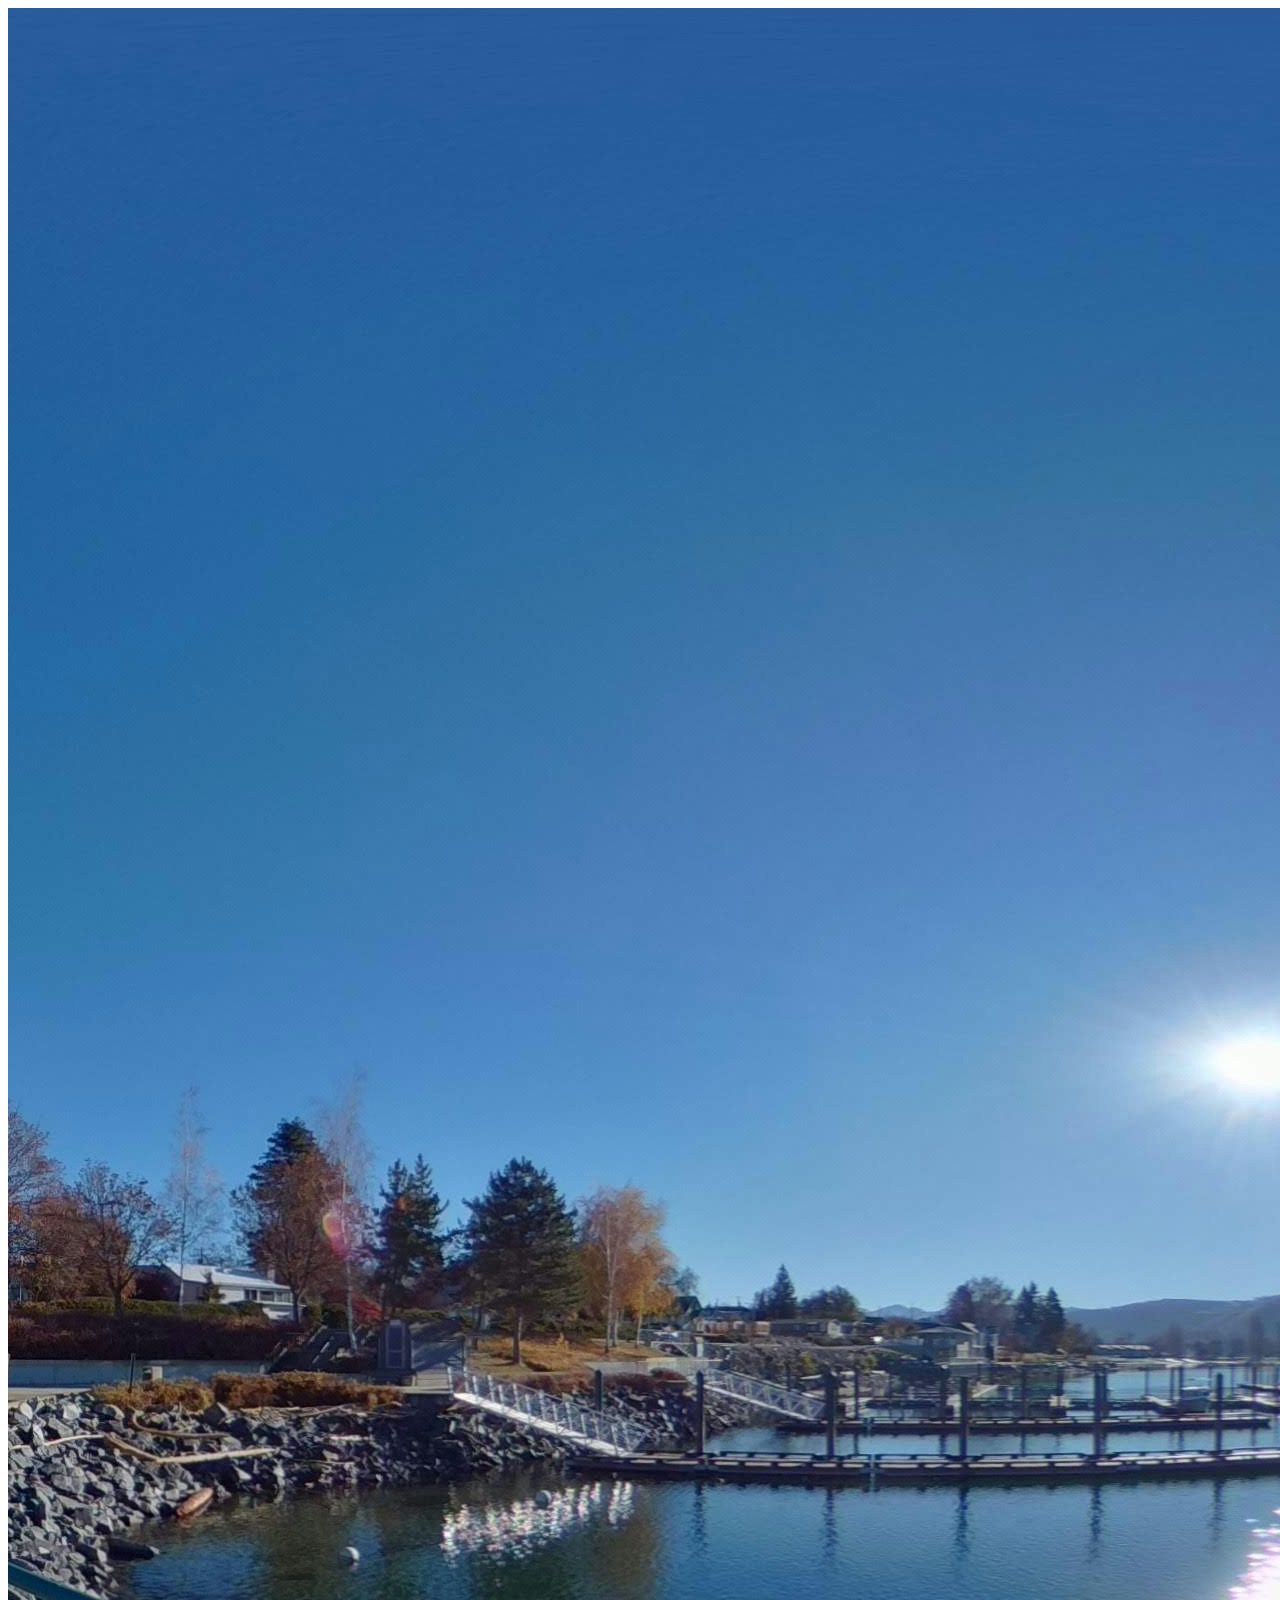
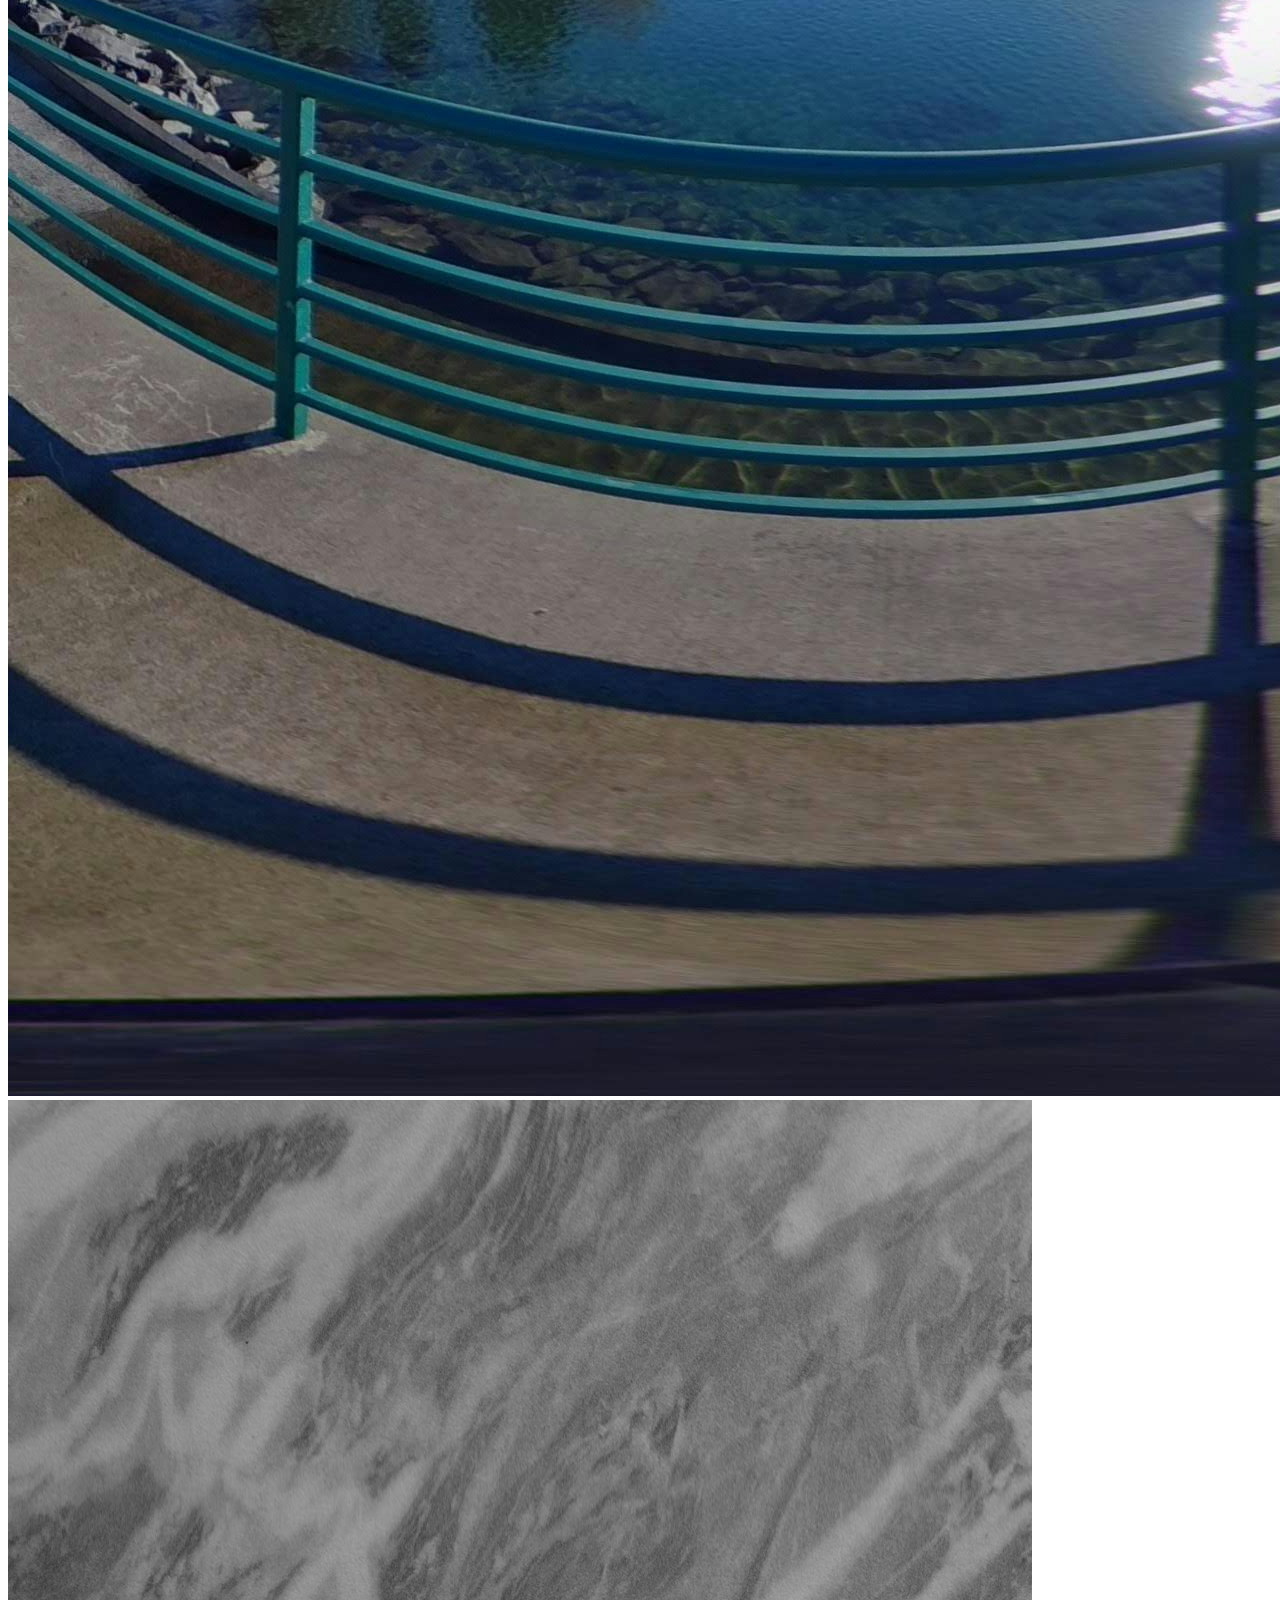
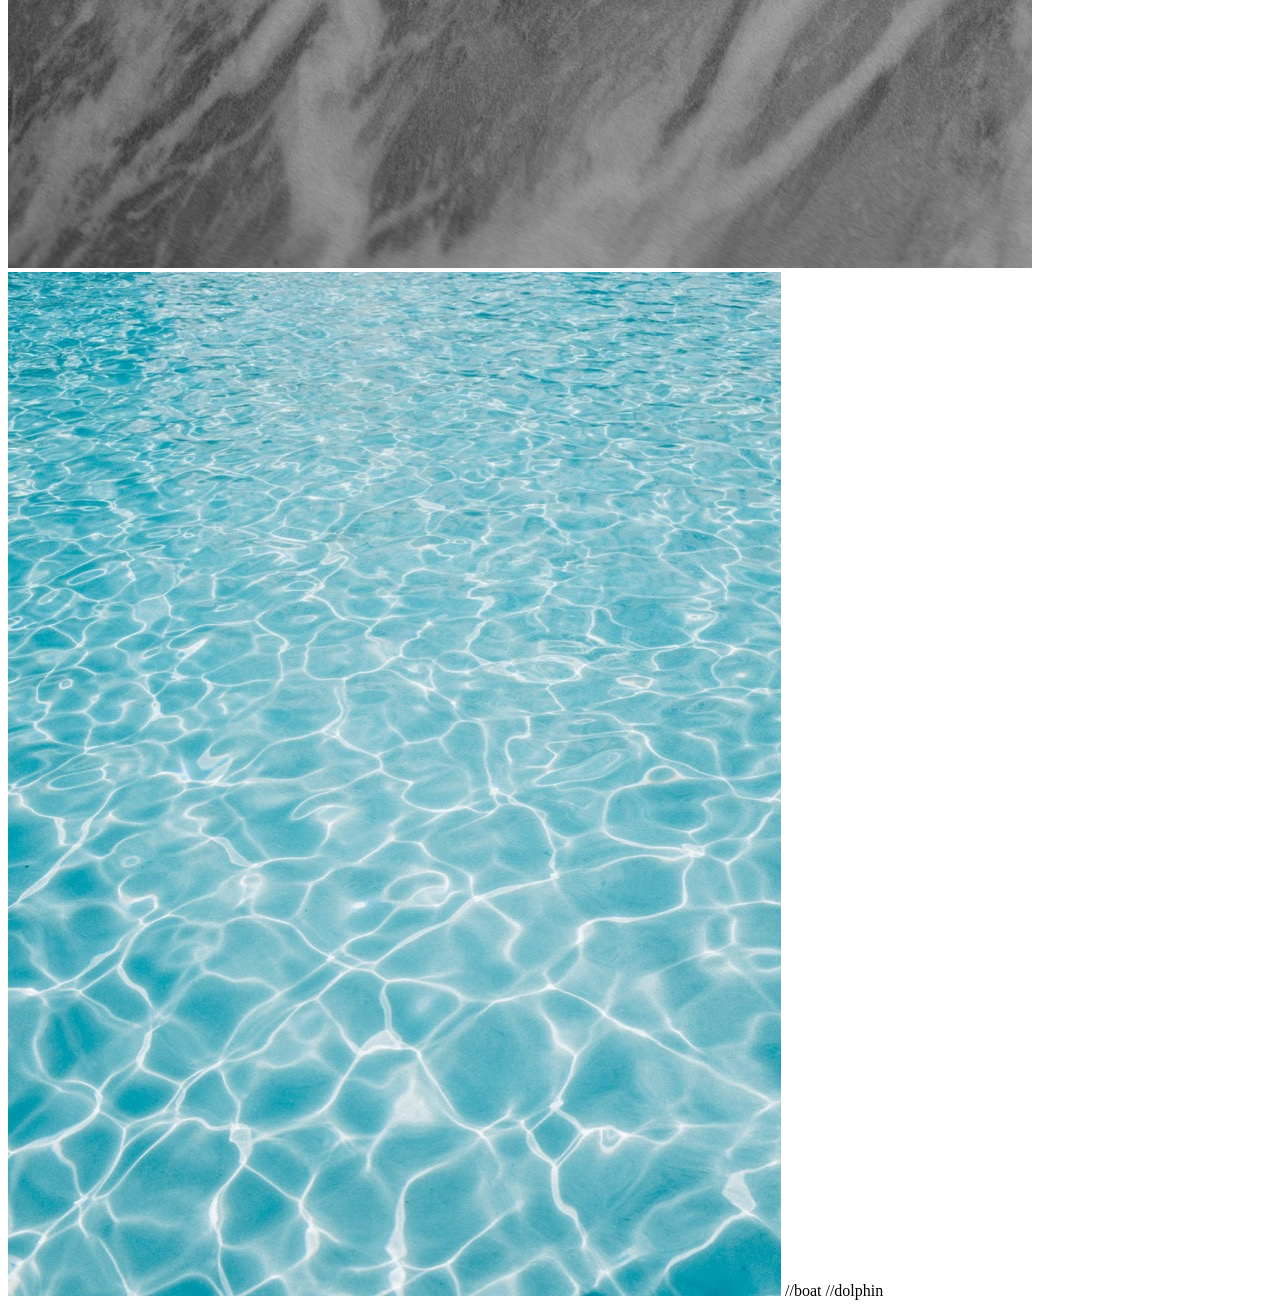
==== ImageLab10/index.html @ d9f53206 "summer scene" ====
<!DOCTYPE html>
<html>
  <head>
    <script src="https://aframe.io/releases/1.7.1/aframe.min.js"> </script>
  </head>
  <body>
    <a-scene>
  <a-assets>
    <img id="skyTexture" src="unsplash-equirec.jpg">
    <img id="dolphinTexture" src="marbletext-small.jpg">
    <img id="boatTexture" src="boattext-small.jpg">
  </a-assets>

  //boat
<a-entity id="boat" position="-1 0 -6">
  <a-box position="0 0.25 0" width="3" height="0.5" depth="1" src="#boatTexture"></a-box>
  <a-cylinder position="0 1.5 0" radius="0.05" height="2" color="#5C3317"></a-cylinder>
  <a-triangle vertex-a="0.05 2.4 0" vertex-b="0.05 0.7 0" vertex-c="1.3 0.7 0"
              color="#FFFFFF" side="double"></a-triangle>
  <a-plane position="-0.2 2.5 0" width="0.4" height="0.25" color="#EF2D5E" side="double"></a-plane>
</a-entity>

//dolphin
<a-entity id="dolphin" position="-4 -1 -6">

  <a-sphere radius="0.5" scale="1.6 0.6 0.6" src="#dolphinTexture"></a-sphere>
  <a-cone position="-1 0 0" rotation="0 0 90"
          radius-bottom="0.12" radius-top="0.05" height="0.4" src="#dolphinTexture"></a-cone>

  <a-cone position="0.05 0.35 0" rotation="0 0 -20" scale="1 1 0.3"
          radius-bottom="0.15" radius-top="0" height="0.4" src="#dolphinTexture"></a-cone>

  <a-triangle vertex-a="0.75 0 0" vertex-b="1.2 0 0.4" vertex-c="1.2 0 -0.4"
              src="#dolphinTexture" side="double"></a-triangle>
  <a-sphere position="-0.6 0.08 0.19" radius="0.04" color="#000000"></a-sphere>
  <a-sphere position="-0.6 0.08 -0.19" radius="0.04" color="#000000"></a-sphere>
</a-entity>


  <a-sky src="#skyTexture"></a-sky>
</a-scene>

  </body>
</html>
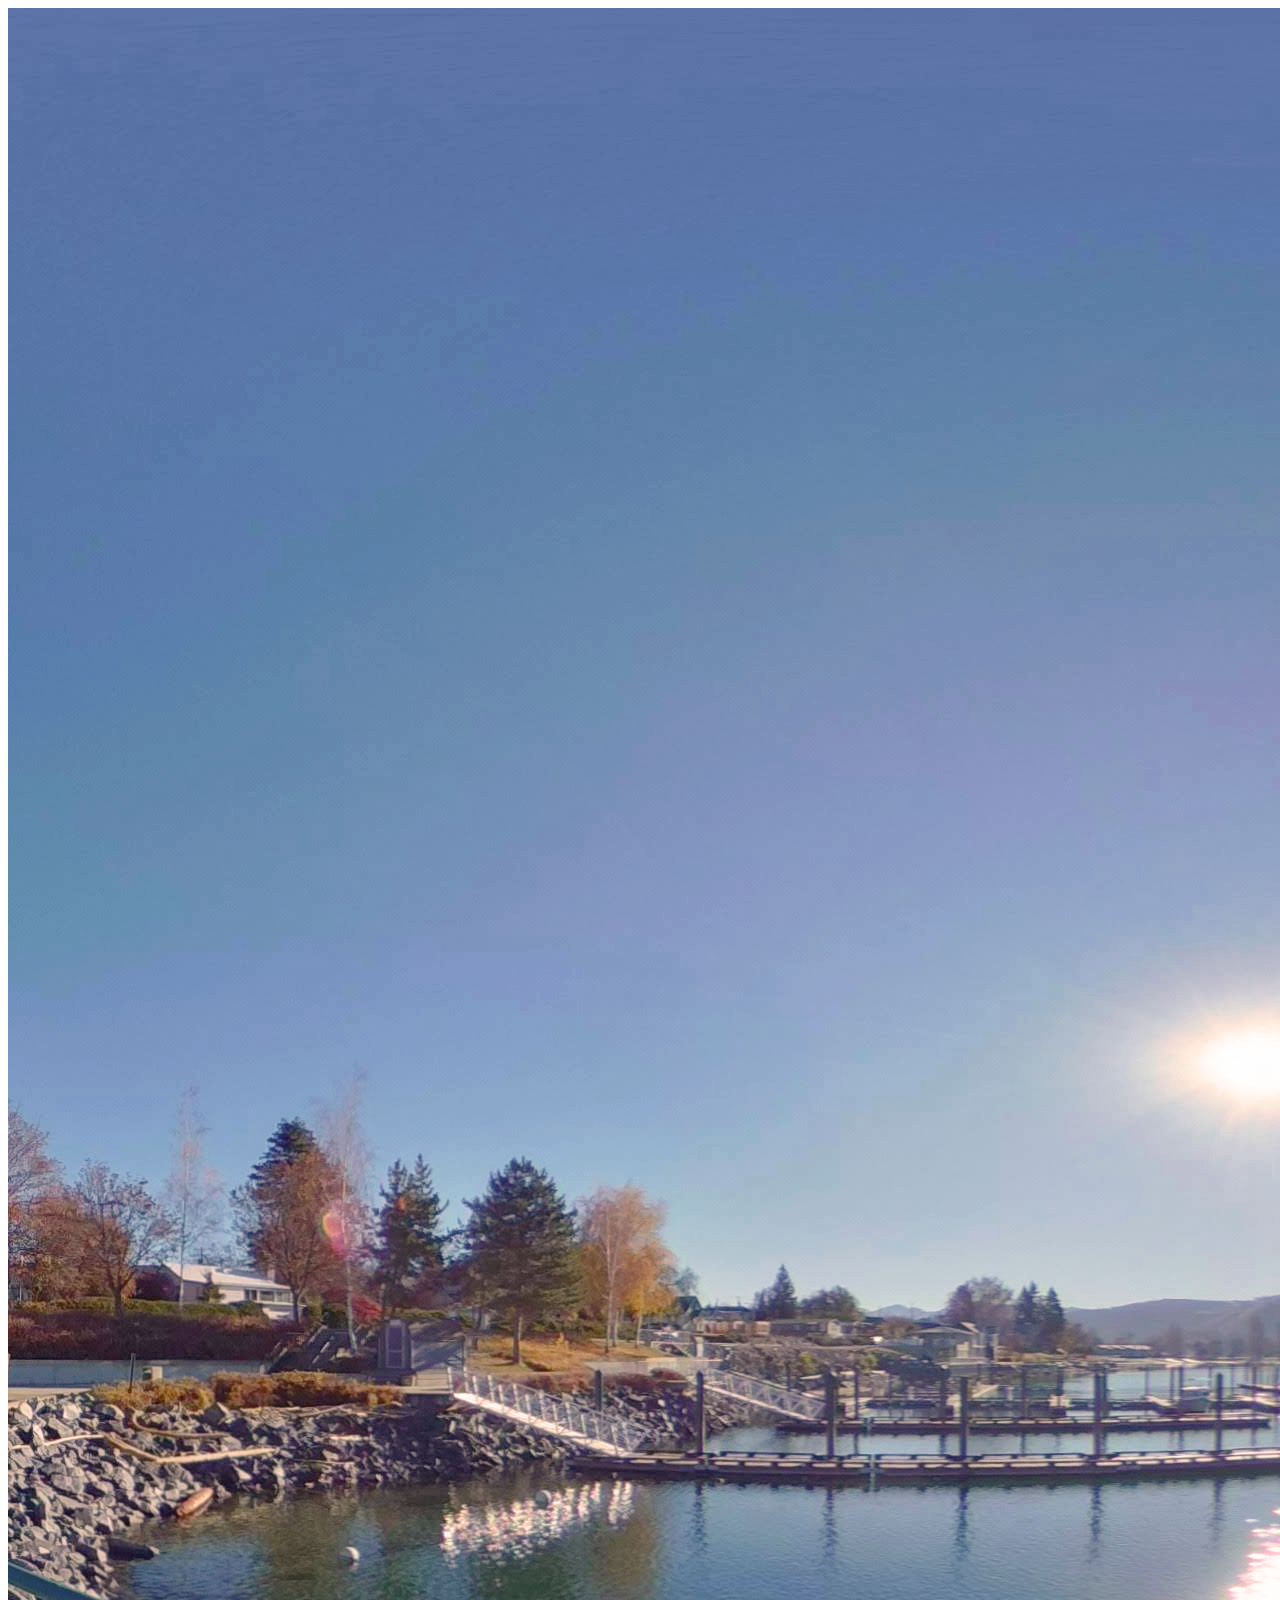
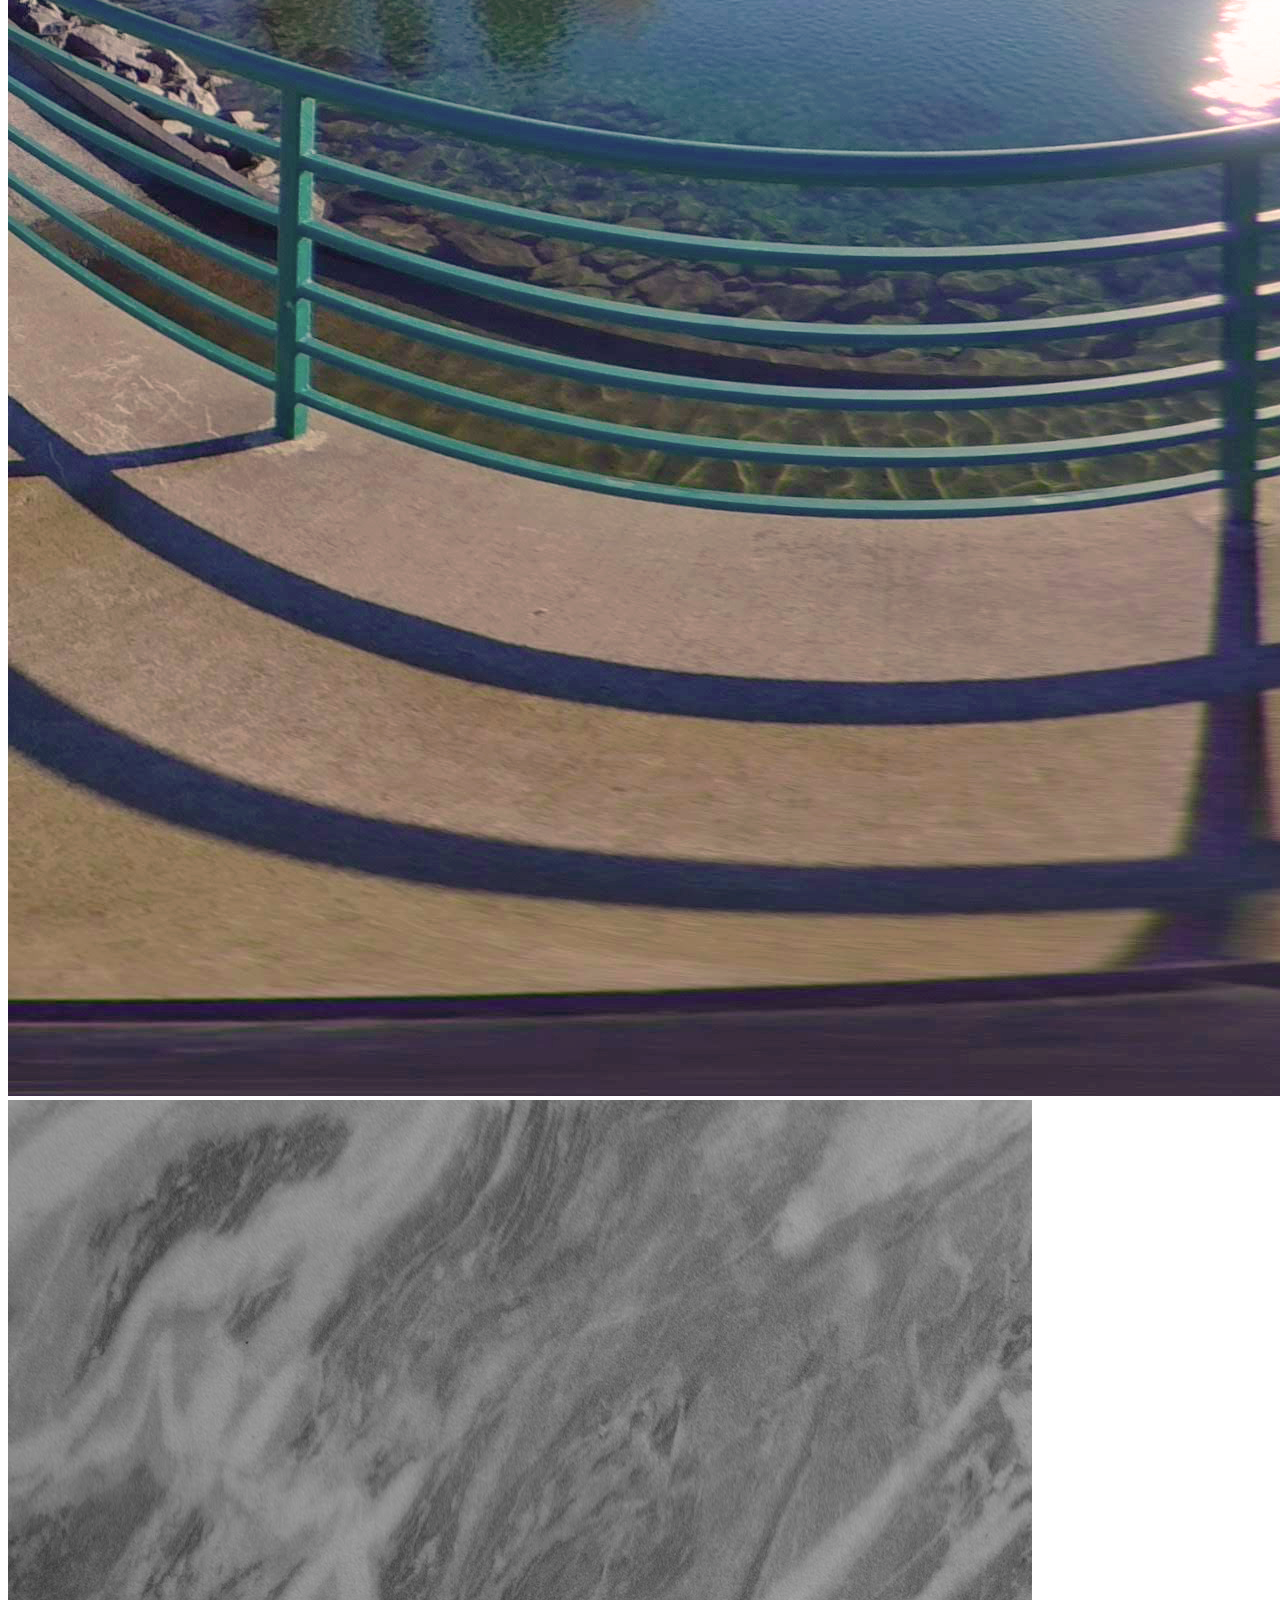
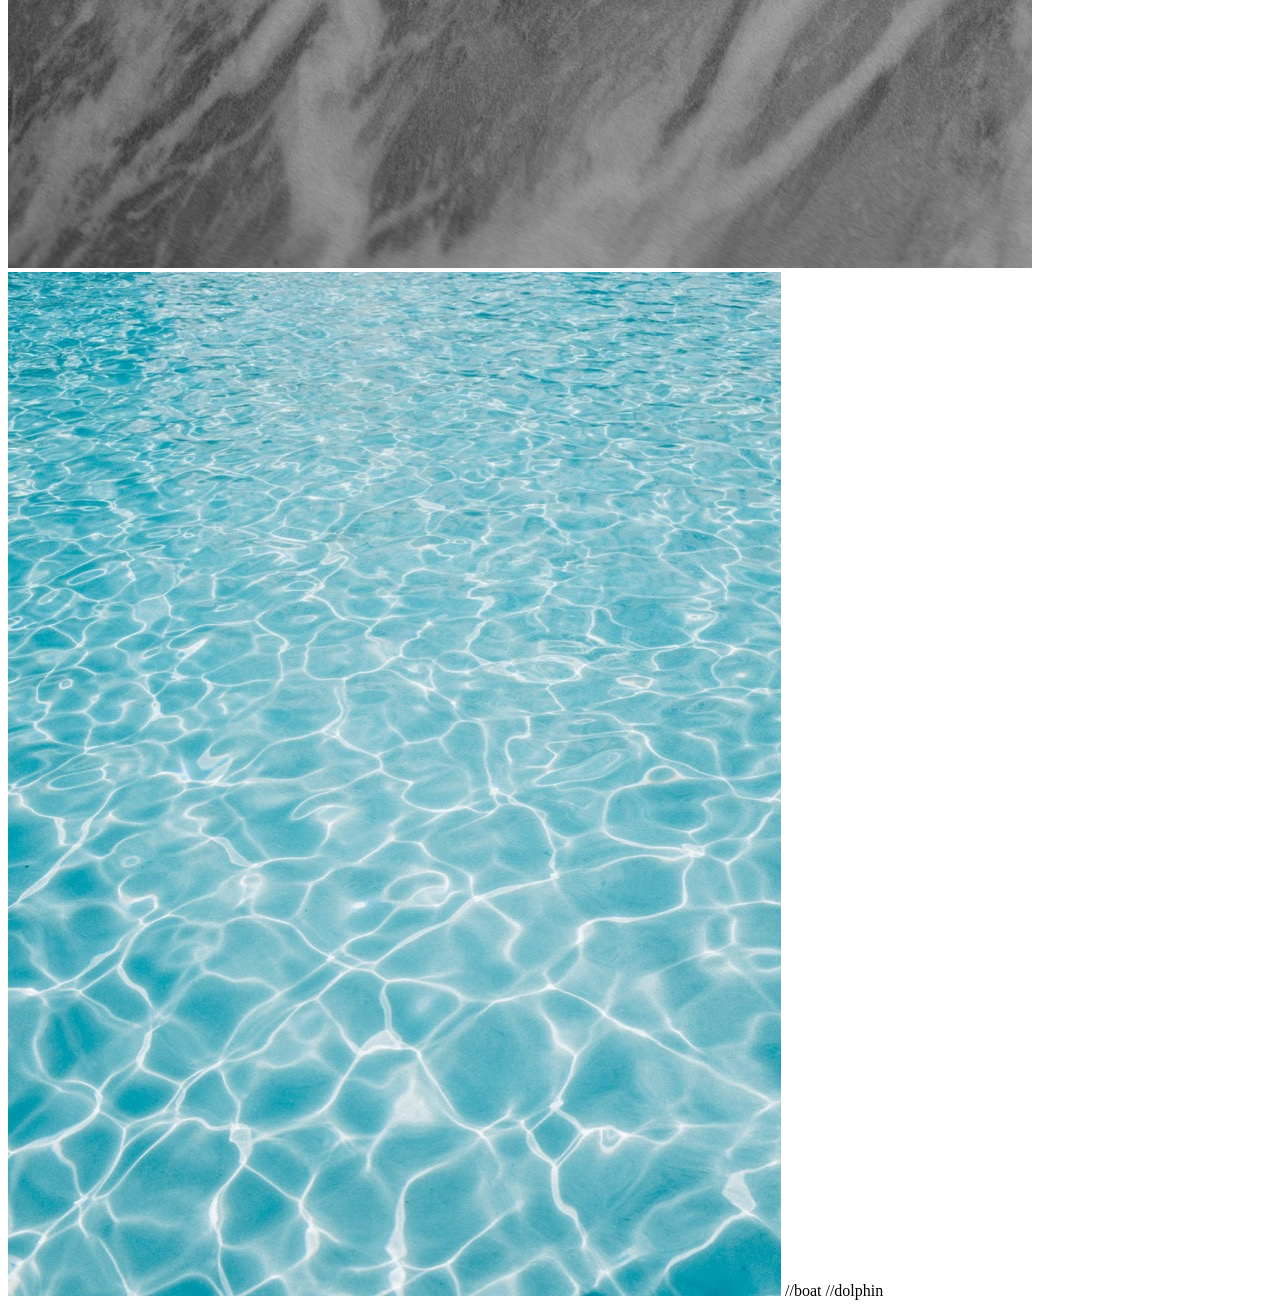
==== commit 7b5b5f40: "image project 3" ====
--- a/ImageLab10/index.html
+++ b/ImageLab10/index.html
@@ -6,7 +6,7 @@
   <body>
     <a-scene>
   <a-assets>
-    <img id="skyTexture" src="unsplash-equirec.jpg">
+    <img id="skyTexture" src="unsplash-equirecphot.png">
     <img id="dolphinTexture" src="marbletext-small.jpg">
     <img id="boatTexture" src="boattext-small.jpg">
   </a-assets>
@@ -22,14 +22,11 @@
 
 //dolphin
 <a-entity id="dolphin" position="-4 -1 -6">
-
   <a-sphere radius="0.5" scale="1.6 0.6 0.6" src="#dolphinTexture"></a-sphere>
   <a-cone position="-1 0 0" rotation="0 0 90"
           radius-bottom="0.12" radius-top="0.05" height="0.4" src="#dolphinTexture"></a-cone>
-
   <a-cone position="0.05 0.35 0" rotation="0 0 -20" scale="1 1 0.3"
           radius-bottom="0.15" radius-top="0" height="0.4" src="#dolphinTexture"></a-cone>
-
   <a-triangle vertex-a="0.75 0 0" vertex-b="1.2 0 0.4" vertex-c="1.2 0 -0.4"
               src="#dolphinTexture" side="double"></a-triangle>
   <a-sphere position="-0.6 0.08 0.19" radius="0.04" color="#000000"></a-sphere>
